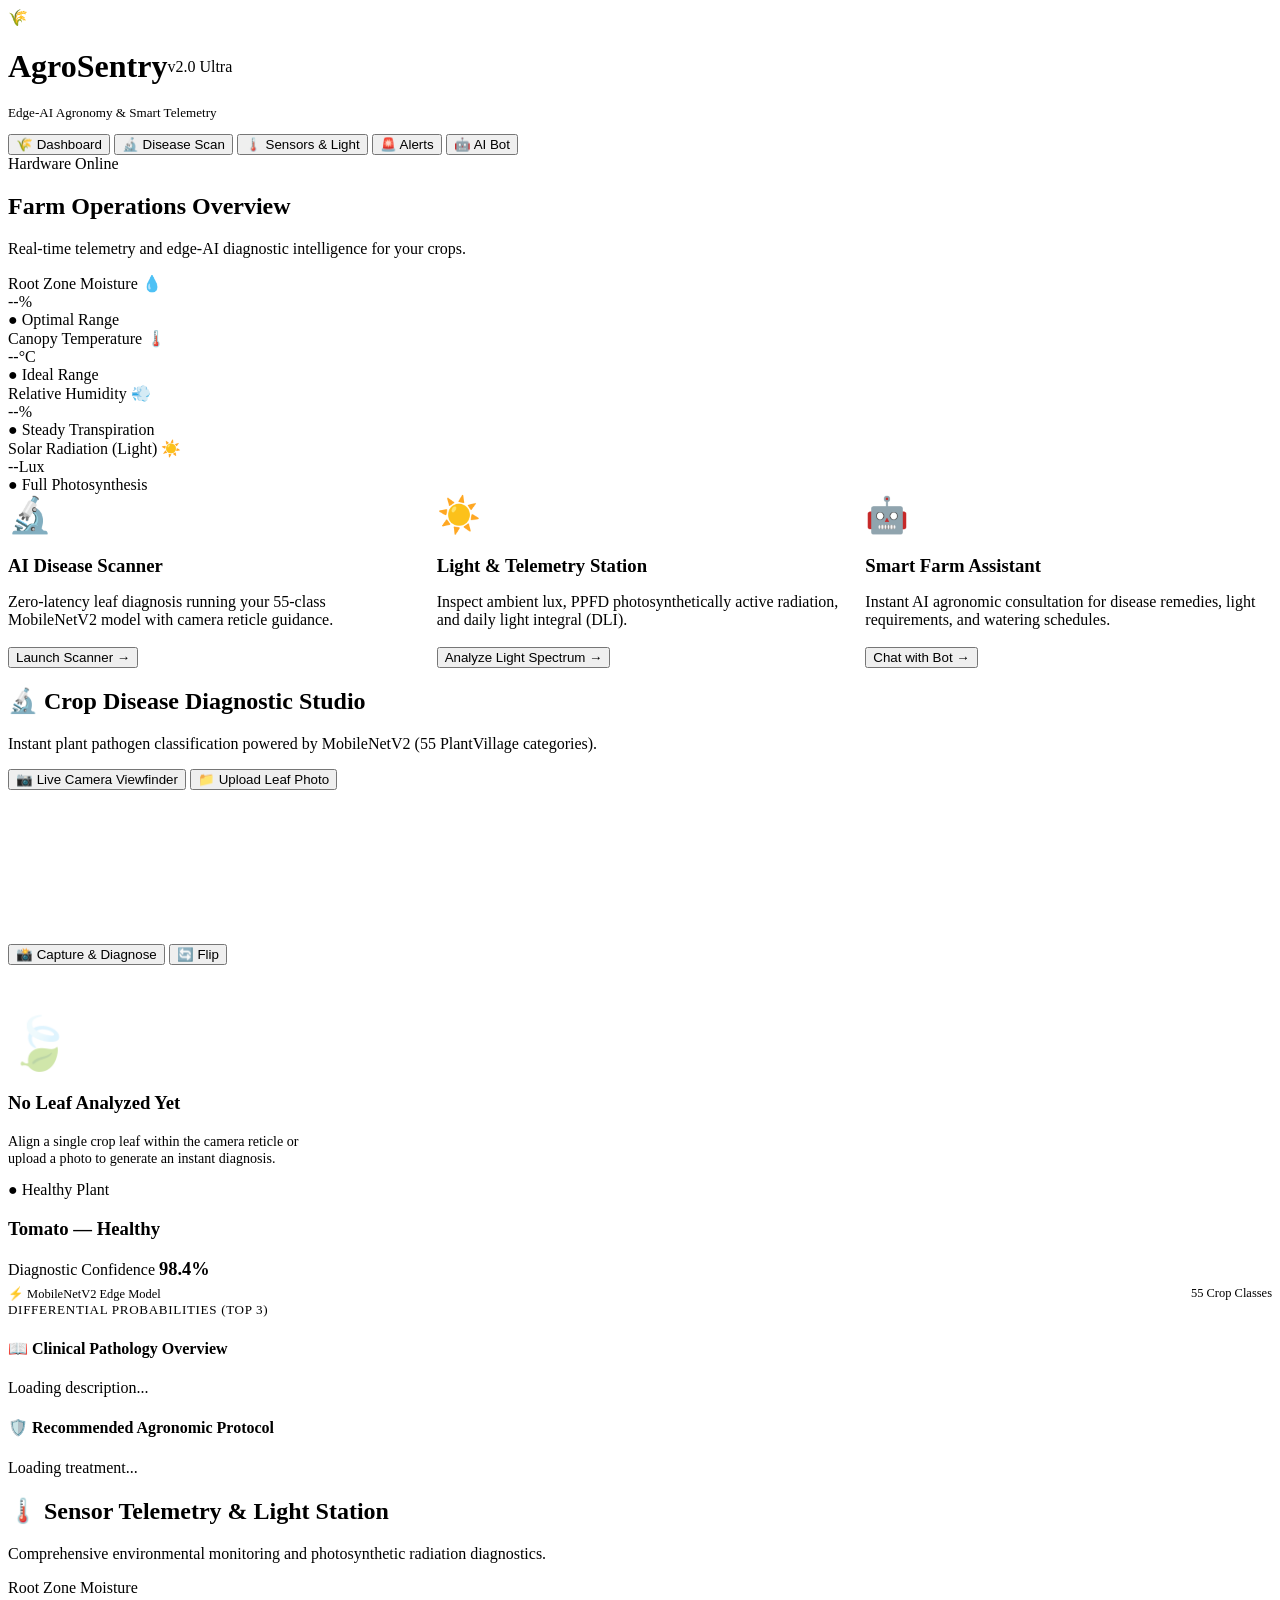
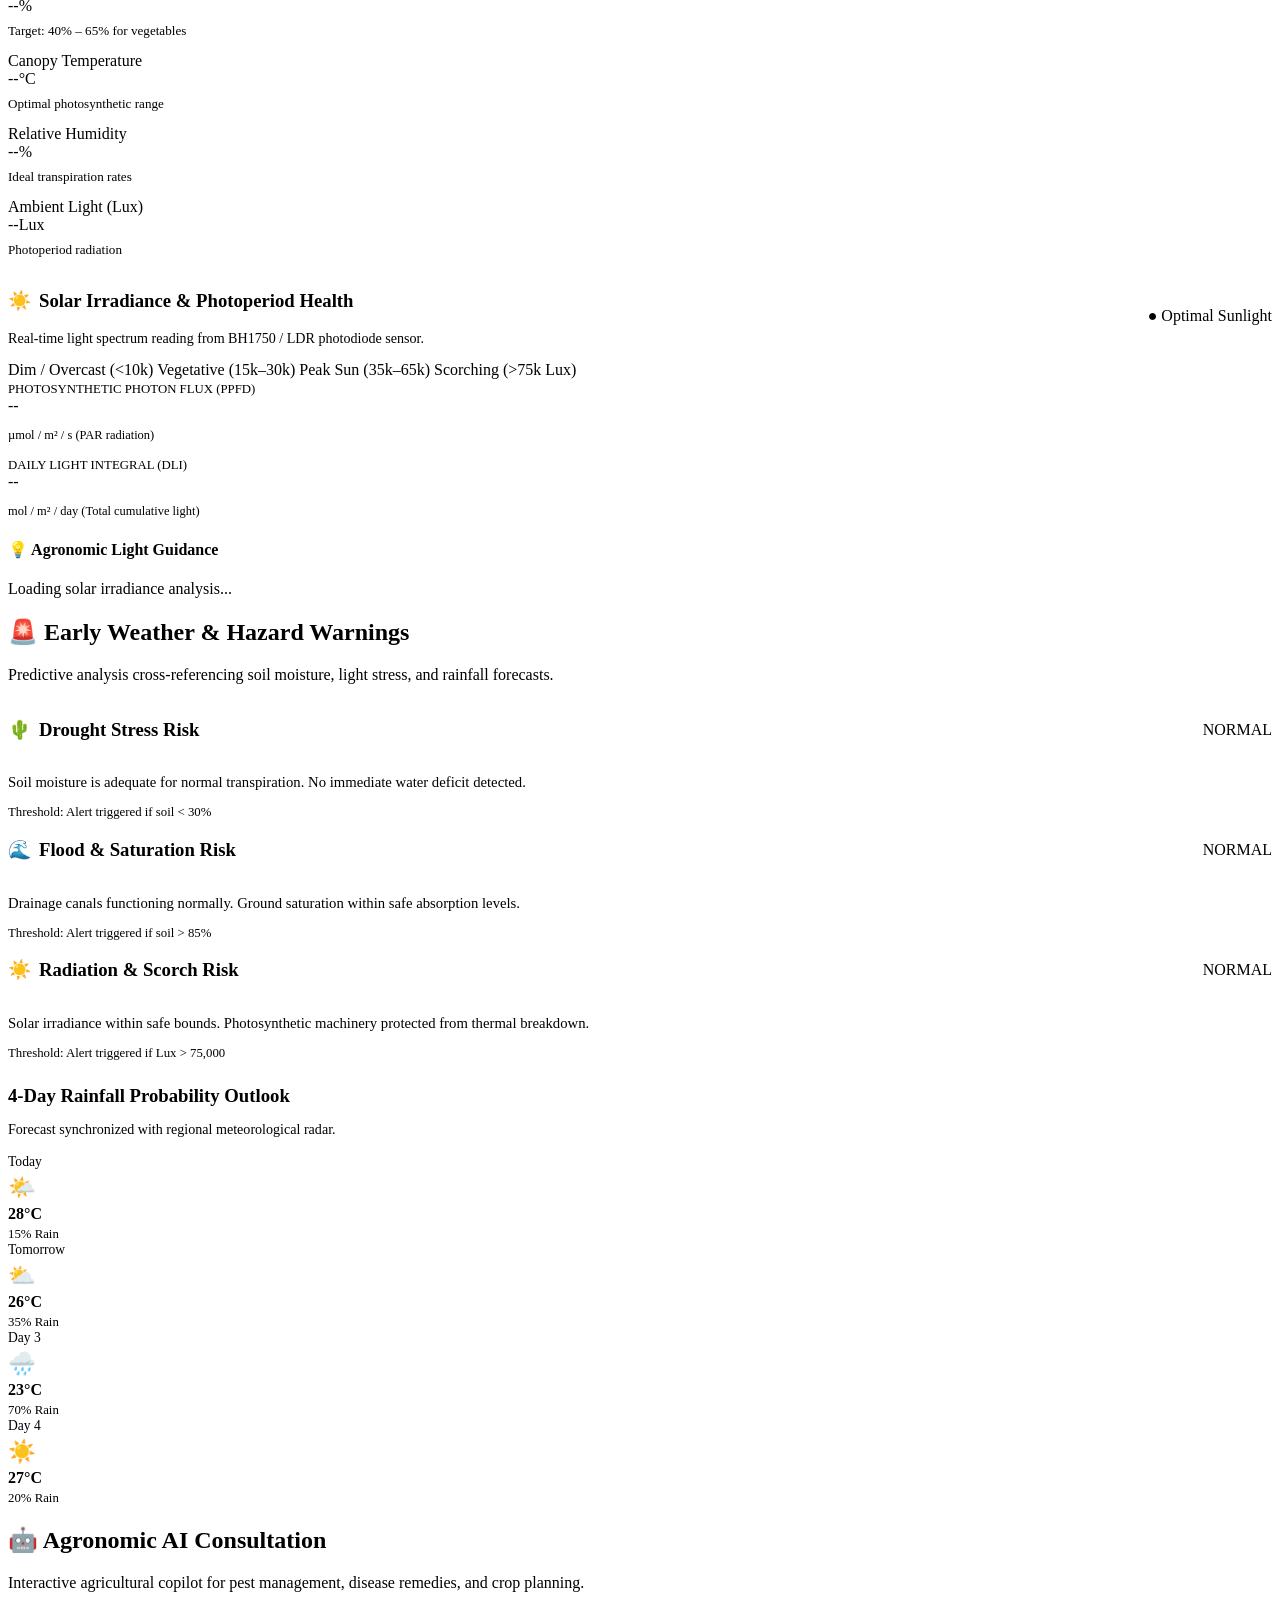
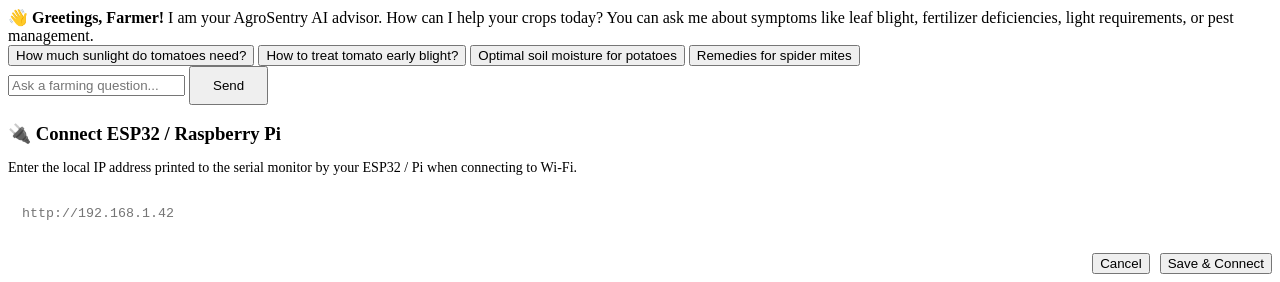
==== web/index.html @ ecbdae52 "Rename index.html to web/index.html" ====
<!DOCTYPE html>
<html lang="en">
<head>
  <meta charset="UTF-8">
  <meta name="viewport" content="width=device-width, initial-scale=1.0">
  <title>AgroSentry — Modern Smart Farm & Edge-AI Disease Studio</title>
  <link rel="stylesheet" href="/static/css/style.css">
  <link rel="icon" href="data:image/svg+xml,<svg xmlns=%22http://www.w3.org/2000/svg%22 viewBox=%220%22%20%22100%22%20%22100%22><text y=%22.9em%22 font-size=%2290%22>🌾</text></svg>">
</head>
<body>
  <div class="app-container">
    <!-- Top Header & Liquid Pill Navigation -->
    <header class="top-header">
      <div class="brand-wrapper">
        <div class="brand-icon">🌾</div>
        <div>
          <div style="display: flex; align-items: center;">
            <h1 class="brand-title">AgroSentry</h1>
            <span class="brand-badge">v2.0 Ultra</span>
          </div>
          <p style="font-size: 0.82rem; margin-top: -2px;">Edge-AI Agronomy & Smart Telemetry</p>
        </div>
      </div>

      <!-- Liquid Navigation Pill Bar -->
      <nav class="nav-pill-bar" id="navPillBar" aria-label="Main Navigation">
        <div class="nav-indicator" id="navIndicator"></div>
        <button class="nav-btn active" data-view="dashboard"><span>🌾</span> Dashboard</button>
        <button class="nav-btn" data-view="scanner"><span>🔬</span> Disease Scan</button>
        <button class="nav-btn" data-view="sensors"><span>🌡️</span> Sensors & Light</button>
        <button class="nav-btn" data-view="alerts"><span>🚨</span> Alerts</button>
        <button class="nav-btn" data-view="assistant"><span>🤖</span> AI Bot</button>
      </nav>

      <!-- Hardware Status Pill -->
      <div class="device-pill" id="deviceStatusPill" title="Click to configure ESP32 / Pi IP">
        <div class="status-dot" id="deviceDot"></div>
        <span id="deviceText">Hardware Online</span>
      </div>
    </header>

    <!-- ================= VIEW: DASHBOARD ================= -->
    <main id="view-dashboard" class="view-section active">
      <div class="section-header">
        <h2>Farm Operations Overview</h2>
        <p>Real-time telemetry and edge-AI diagnostic intelligence for your crops.</p>
      </div>

      <!-- Telemetry Strip (Now with Dedicated Light Sensor) -->
      <div class="metric-grid">
        <div class="metric-card">
          <div class="metric-header">
            <span class="metric-title">Root Zone Moisture</span>
            <span class="metric-icon">💧</span>
          </div>
          <div class="metric-value"><span id="valMoisture">--</span><span class="metric-unit">%</span></div>
          <div class="metric-badge badge-optimal" id="badgeMoisture">● Optimal Range</div>
        </div>

        <div class="metric-card">
          <div class="metric-header">
            <span class="metric-title">Canopy Temperature</span>
            <span class="metric-icon">🌡️</span>
          </div>
          <div class="metric-value"><span id="valTemp">--</span><span class="metric-unit">°C</span></div>
          <div class="metric-badge badge-optimal" id="badgeTemp">● Ideal Range</div>
        </div>

        <div class="metric-card">
          <div class="metric-header">
            <span class="metric-title">Relative Humidity</span>
            <span class="metric-icon">💨</span>
          </div>
          <div class="metric-value"><span id="valHumidity">--</span><span class="metric-unit">%</span></div>
          <div class="metric-badge badge-optimal">● Steady Transpiration</div>
        </div>

        <!-- Dedicated Solar Irradiance / Light Sensor Metric -->
        <div class="metric-card solar-card">
          <div class="metric-header">
            <span class="metric-title">Solar Radiation (Light)</span>
            <span class="metric-icon">☀️</span>
          </div>
          <div class="metric-value"><span id="valLight">--</span><span class="metric-unit">Lux</span></div>
          <div class="metric-badge badge-solar" id="badgeLight">● Full Photosynthesis</div>
        </div>
      </div>

      <!-- Fast Action Feature Panels -->
      <div style="display: grid; grid-template-columns: repeat(auto-fit, minmax(320px, 1fr)); gap: 22px;">
        <div class="glass-panel" style="cursor: pointer;" data-goto="scanner">
          <div style="font-size: 2.2rem; margin-bottom: 12px;">🔬</div>
          <h3 style="margin-bottom: 8px;">AI Disease Scanner</h3>
          <p style="margin-bottom: 18px;">Zero-latency leaf diagnosis running your 55-class MobileNetV2 model with camera reticle guidance.</p>
          <button class="btn btn-primary">Launch Scanner →</button>
        </div>

        <div class="glass-panel" style="cursor: pointer;" data-goto="sensors">
          <div style="font-size: 2.2rem; margin-bottom: 12px;">☀️</div>
          <h3 style="margin-bottom: 8px;">Light & Telemetry Station</h3>
          <p style="margin-bottom: 18px;">Inspect ambient lux, PPFD photosynthetically active radiation, and daily light integral (DLI).</p>
          <button class="btn btn-secondary">Analyze Light Spectrum →</button>
        </div>

        <div class="glass-panel" style="cursor: pointer;" data-goto="assistant">
          <div style="font-size: 2.2rem; margin-bottom: 12px;">🤖</div>
          <h3 style="margin-bottom: 8px;">Smart Farm Assistant</h3>
          <p style="margin-bottom: 18px;">Instant AI agronomic consultation for disease remedies, light requirements, and watering schedules.</p>
          <button class="btn btn-secondary">Chat with Bot →</button>
        </div>
      </div>
    </main>

    <!-- ================= VIEW: DISEASE SCANNER ================= -->
    <section id="view-scanner" class="view-section">
      <div class="section-header">
        <h2>🔬 Crop Disease Diagnostic Studio</h2>
        <p>Instant plant pathogen classification powered by MobileNetV2 (55 PlantVillage categories).</p>
      </div>

      <div class="scanner-container">
        <!-- Input Panel (Camera or Upload) -->
        <div class="glass-panel" style="position: relative;">
          <!-- Liquid Sub-Tabs -->
          <div class="sub-tabs" id="subTabsBar">
            <div class="sub-tab-indicator" id="subTabIndicator"></div>
            <button class="sub-tab-btn active" id="tabCameraBtn"><span>📷</span> Live Camera Viewfinder</button>
            <button class="sub-tab-btn" id="tabUploadBtn"><span>📁</span> Upload Leaf Photo</button>
          </div>

          <!-- Mode 1: WebRTC Live Camera -->
          <div id="cameraMode">
            <div class="camera-box">
              <video id="cameraVideo" playsinline autoplay muted></video>
              <div class="camera-overlay">
                <div class="reticle-frame">
                  <div class="scan-line"></div>
                </div>
              </div>
            </div>
            <div class="camera-controls">
              <button class="btn btn-primary" id="snapBtn" style="flex: 2;">
                <span>📸</span> Capture & Diagnose
              </button>
              <button class="btn btn-secondary" id="switchCamBtn" title="Flip Camera">
                <span>🔄</span> Flip
              </button>
            </div>
          </div>

          <!-- Mode 2: File Upload -->
          <div id="uploadMode" style="display: none;">
            <div class="drop-zone" id="dropZone">
              <span style="font-size: 3rem; margin-bottom: 12px; display: block;">🌱</span>
              <h4 style="margin-bottom: 6px;">Drag & Drop leaf photo here</h4>
              <p style="font-size: 0.88rem;">or click to browse JPG, PNG, WEBP files</p>
              <input type="file" id="fileInput" accept="image/*" style="display: none;">
            </div>

            <div class="preview-box" id="previewBox">
              <img id="previewImg" alt="Selected leaf preview">
            </div>

            <div class="camera-controls" style="margin-top: 16px;">
              <button class="btn btn-primary" id="analyzeUploadBtn" style="flex: 2;">
                <span>🔍</span> Analyze Leaf
              </button>
              <button class="btn btn-secondary" id="clearUploadBtn">
                <span>✕</span> Clear
              </button>
            </div>
          </div>

          <!-- Processing Spinner Overlay -->
          <div class="spinner-overlay" id="scannerSpinner">
            <div class="loader-ring"></div>
            <p id="spinnerText" style="color: #ffffff; font-weight: 600; font-size: 0.95rem;">Analyzing Leaf...</p>
          </div>
        </div>

        <!-- Output / Diagnosis Results Panel -->
        <div class="glass-panel" id="resultsPanel">
          <!-- Placeholder when no image analyzed -->
          <div class="result-placeholder" id="resultPlaceholder">
            <div style="font-size: 3.2rem; margin-bottom: 12px; opacity: 0.4;">🍃</div>
            <h3>No Leaf Analyzed Yet</h3>
            <p style="max-width: 320px; font-size: 0.88rem; margin-top: 8px;">
              Align a single crop leaf within the camera reticle or upload a photo to generate an instant diagnosis.
            </p>
          </div>

          <!-- Populated Results -->
          <div class="result-content" id="resultContent">
            <div id="resultBadge" class="result-badge badge-optimal">
              <span>●</span> Healthy Plant
            </div>

            <h3 class="result-title" id="resultTitle">Tomato — Healthy</h3>

            <!-- Confidence Meter -->
            <div class="confidence-container">
              <div class="confidence-header">
                <span style="font-weight: 500;">Diagnostic Confidence</span>
                <strong id="resultConfidence" style="font-family: 'Space Grotesk'; font-size: 1.15rem; color: var(--cyan);">98.4%</strong>
              </div>
              <div class="progress-track">
                <div class="progress-fill healthy" id="progressFill"></div>
              </div>
              <div style="display: flex; justify-content: space-between; font-size: 0.78rem; color: var(--text-lo); margin-top: 6px;">
                <span id="inferenceBadge">⚡ MobileNetV2 Edge Model</span>
                <span>55 Crop Classes</span>
              </div>
            </div>

            <!-- Differential Diagnoses Ranking -->
            <div class="ranking-list">
              <div style="font-size: 0.82rem; color: var(--text-lo); text-transform: uppercase; letter-spacing: 0.05em; margin-bottom: 8px;">
                Differential Probabilities (Top 3)
              </div>
              <div id="rankingContainer"></div>
            </div>

            <!-- Clinical Pathology Description -->
            <div class="advice-box" style="border-left-color: var(--cyan);">
              <h4><span>📖</span> Clinical Pathology Overview</h4>
              <p id="clinicalDescription">Loading description...</p>
            </div>

            <!-- Agronomic Treatment Plan -->
            <div class="advice-box" style="border-left-color: var(--green);">
              <h4><span>🛡️</span> Recommended Agronomic Protocol</h4>
              <p id="agronomicTreatment">Loading treatment...</p>
            </div>
          </div>
        </div>
      </div>
    </section>

    <!-- ================= VIEW: SENSORS & LIGHT ================= -->
    <section id="view-sensors" class="view-section">
      <div class="section-header">
        <h2>🌡️ Sensor Telemetry & Light Station</h2>
        <p>Comprehensive environmental monitoring and photosynthetic radiation diagnostics.</p>
      </div>

      <!-- Quick Metrics -->
      <div class="metric-grid">
        <div class="metric-card">
          <span class="metric-title">Root Zone Moisture</span>
          <div class="metric-value"><span id="sensorMoisture">--</span><span class="metric-unit">%</span></div>
          <p style="font-size: 0.82rem; margin-top: 8px;">Target: 40% – 65% for vegetables</p>
        </div>
        <div class="metric-card">
          <span class="metric-title">Canopy Temperature</span>
          <div class="metric-value"><span id="sensorTemp">--</span><span class="metric-unit">°C</span></div>
          <p style="font-size: 0.82rem; margin-top: 8px;">Optimal photosynthetic range</p>
        </div>
        <div class="metric-card">
          <span class="metric-title">Relative Humidity</span>
          <div class="metric-value"><span id="sensorHumidity">--</span><span class="metric-unit">%</span></div>
          <p style="font-size: 0.82rem; margin-top: 8px;">Ideal transpiration rates</p>
        </div>
        <div class="metric-card solar-card">
          <span class="metric-title">Ambient Light (Lux)</span>
          <div class="metric-value"><span id="sensorLight">--</span><span class="metric-unit">Lux</span></div>
          <p style="font-size: 0.82rem; margin-top: 8px;">Photoperiod radiation</p>
        </div>
      </div>

      <!-- Dedicated Light Sensor Station -->
      <div class="glass-panel" style="margin-top: 10px;">
        <div style="display: flex; justify-content: space-between; align-items: center; flex-wrap: wrap; gap: 12px;">
          <div>
            <h3 style="display: flex; align-items: center; gap: 8px;">
              <span>☀️</span> Solar Irradiance & Photoperiod Health
            </h3>
            <p style="font-size: 0.88rem; margin-top: 2px;">Real-time light spectrum reading from BH1750 / LDR photodiode sensor.</p>
          </div>
          <div class="metric-badge badge-solar" id="lightConditionBadge">● Optimal Sunlight</div>
        </div>

        <!-- Light Spectrum Bar with Live Needle -->
        <div class="spectrum-box">
          <div class="spectrum-track">
            <div class="spectrum-needle" id="spectrumNeedle" style="left: 55%;"></div>
          </div>
          <div class="spectrum-labels">
            <span>Dim / Overcast (&lt;10k)</span>
            <span>Vegetative (15k–30k)</span>
            <span>Peak Sun (35k–65k)</span>
            <span>Scorching (&gt;75k Lux)</span>
          </div>
        </div>

        <!-- Photon & DLI Breakdown -->
        <div class="photon-stats">
          <div class="photon-stat-card">
            <span style="font-size: 0.8rem; color: var(--text-lo); text-transform: uppercase;">Photosynthetic Photon Flux (PPFD)</span>
            <div class="photon-stat-val" id="valPPFD">--</div>
            <p style="font-size: 0.78rem;">µmol / m² / s (PAR radiation)</p>
          </div>
          <div class="photon-stat-card">
            <span style="font-size: 0.8rem; color: var(--text-lo); text-transform: uppercase;">Daily Light Integral (DLI)</span>
            <div class="photon-stat-val" id="valDLI">--</div>
            <p style="font-size: 0.78rem;">mol / m² / day (Total cumulative light)</p>
          </div>
        </div>

        <!-- Agronomic Light Advice -->
        <div class="advice-box" style="border-left-color: var(--solar); margin-top: 18px;">
          <h4><span>💡</span> Agronomic Light Guidance</h4>
          <p id="lightAdvice">Loading solar irradiance analysis...</p>
        </div>
      </div>
    </section>

    <!-- ================= VIEW: ALERTS ================= -->
    <section id="view-alerts" class="view-section">
      <div class="section-header">
        <h2>🚨 Early Weather & Hazard Warnings</h2>
        <p>Predictive analysis cross-referencing soil moisture, light stress, and rainfall forecasts.</p>
      </div>

      <div class="alert-grid">
        <!-- Drought Card -->
        <div class="alert-card normal" id="droughtCard">
          <div style="display: flex; justify-content: space-between; align-items: center; margin-bottom: 12px;">
            <h3 style="display: flex; align-items: center; gap: 8px;"><span>🌵</span> Drought Stress Risk</h3>
            <span class="metric-badge badge-optimal" id="droughtBadge">NORMAL</span>
          </div>
          <p id="droughtDesc" style="font-size: 0.92rem; margin-bottom: 14px;">
            Soil moisture is adequate for normal transpiration. No immediate water deficit detected.
          </p>
          <div style="font-size: 0.8rem; color: var(--text-lo);">Threshold: Alert triggered if soil &lt; 30%</div>
        </div>

        <!-- Flood Card -->
        <div class="alert-card normal" id="floodCard">
          <div style="display: flex; justify-content: space-between; align-items: center; margin-bottom: 12px;">
            <h3 style="display: flex; align-items: center; gap: 8px;"><span>🌊</span> Flood & Saturation Risk</h3>
            <span class="metric-badge badge-optimal" id="floodBadge">NORMAL</span>
          </div>
          <p id="floodDesc" style="font-size: 0.92rem; margin-bottom: 14px;">
            Drainage canals functioning normally. Ground saturation within safe absorption levels.
          </p>
          <div style="font-size: 0.8rem; color: var(--text-lo);">Threshold: Alert triggered if soil &gt; 85%</div>
        </div>

        <!-- Solar Heat & Leaf Scorch Risk -->
        <div class="alert-card normal" id="solarCard">
          <div style="display: flex; justify-content: space-between; align-items: center; margin-bottom: 12px;">
            <h3 style="display: flex; align-items: center; gap: 8px;"><span>☀️</span> Radiation & Scorch Risk</h3>
            <span class="metric-badge badge-optimal" id="solarBadge">NORMAL</span>
          </div>
          <p id="solarDesc" style="font-size: 0.92rem; margin-bottom: 14px;">
            Solar irradiance within safe bounds. Photosynthetic machinery protected from thermal breakdown.
          </p>
          <div style="font-size: 0.8rem; color: var(--text-lo);">Threshold: Alert triggered if Lux &gt; 75,000</div>
        </div>
      </div>

      <div class="glass-panel" style="margin-top: 24px;">
        <h3 style="margin-bottom: 8px;">4-Day Rainfall Probability Outlook</h3>
        <p style="font-size: 0.88rem; margin-bottom: 16px;">Forecast synchronized with regional meteorological radar.</p>
        
        <div class="forecast-strip">
          <div class="forecast-item">
            <div style="font-size: 0.85rem; color: var(--text-lo);">Today</div>
            <div style="font-size: 1.4rem; margin: 4px 0;">🌤️</div>
            <strong style="color: var(--text-hi);">28°C</strong>
            <div style="font-size: 0.8rem; color: var(--cyan); margin-top: 4px;">15% Rain</div>
          </div>
          <div class="forecast-item">
            <div style="font-size: 0.85rem; color: var(--text-lo);">Tomorrow</div>
            <div style="font-size: 1.4rem; margin: 4px 0;">⛅</div>
            <strong style="color: var(--text-hi);">26°C</strong>
            <div style="font-size: 0.8rem; color: var(--cyan); margin-top: 4px;">35% Rain</div>
          </div>
          <div class="forecast-item">
            <div style="font-size: 0.85rem; color: var(--text-lo);">Day 3</div>
            <div style="font-size: 1.4rem; margin: 4px 0;">🌧️</div>
            <strong style="color: var(--text-hi);">23°C</strong>
            <div style="font-size: 0.8rem; color: var(--rose); margin-top: 4px;">70% Rain</div>
          </div>
          <div class="forecast-item">
            <div style="font-size: 0.85rem; color: var(--text-lo);">Day 4</div>
            <div style="font-size: 1.4rem; margin: 4px 0;">☀️</div>
            <strong style="color: var(--text-hi);">27°C</strong>
            <div style="font-size: 0.8rem; color: var(--cyan); margin-top: 4px;">20% Rain</div>
          </div>
        </div>
      </div>
    </section>

    <!-- ================= VIEW: AI ASSISTANT ================= -->
    <section id="view-assistant" class="view-section">
      <div class="section-header">
        <h2>🤖 Agronomic AI Consultation</h2>
        <p>Interactive agricultural copilot for pest management, disease remedies, and crop planning.</p>
      </div>

      <div class="glass-panel" style="padding: 0; overflow: hidden;">
        <div class="chat-window">
          <div class="chat-messages" id="chatMessages">
            <div class="chat-bubble bot">
              👋 <strong>Greetings, Farmer!</strong> I am your AgroSentry AI advisor. How can I help your crops today? 
              You can ask me about symptoms like leaf blight, fertilizer deficiencies, light requirements, or pest management.
            </div>
          </div>

          <!-- Quick Suggestion Chips -->
          <div class="chat-chips">
            <button class="chat-chip">How much sunlight do tomatoes need?</button>
            <button class="chat-chip">How to treat tomato early blight?</button>
            <button class="chat-chip">Optimal soil moisture for potatoes</button>
            <button class="chat-chip">Remedies for spider mites</button>
          </div>

          <!-- Input Bar -->
          <div class="chat-input-bar">
            <input type="text" class="chat-input" id="chatInput" placeholder="Ask a farming question..." autocomplete="off">
            <button class="btn btn-primary" id="sendChatBtn" style="padding: 10px 22px;">Send</button>
          </div>
        </div>
      </div>
    </section>
  </div>

  <!-- Hardware Modal -->
  <div class="modal-backdrop" id="deviceModal">
    <div class="modal-card">
      <h3 style="margin-bottom: 8px;">🔌 Connect ESP32 / Raspberry Pi</h3>
      <p style="font-size: 0.88rem; margin-bottom: 18px;">
        Enter the local IP address printed to the serial monitor by your ESP32 / Pi when connecting to Wi-Fi.
      </p>
      <input type="text" id="deviceIpInput" placeholder="http://192.168.1.42" style="width: 100%; background: rgba(255,255,255,0.06); border: 1px solid var(--border); border-radius: var(--radius-sm); padding: 12px 14px; color: #fff; font-family: monospace; margin-bottom: 20px; outline: none;">
      <div style="display: flex; justify-content: flex-end; gap: 10px;">
        <button class="btn btn-secondary" id="closeDeviceBtn">Cancel</button>
        <button class="btn btn-primary" id="saveDeviceBtn">Save & Connect</button>
      </div>
    </div>
  </div>

  <!-- Hidden canvas for client-side camera image capture -->
  <canvas id="snapshotCanvas" style="display: none;"></canvas>

  <script src="/static/js/camera.js"></script>
  <script src="/static/js/app.js"></script>
</body>
</html>
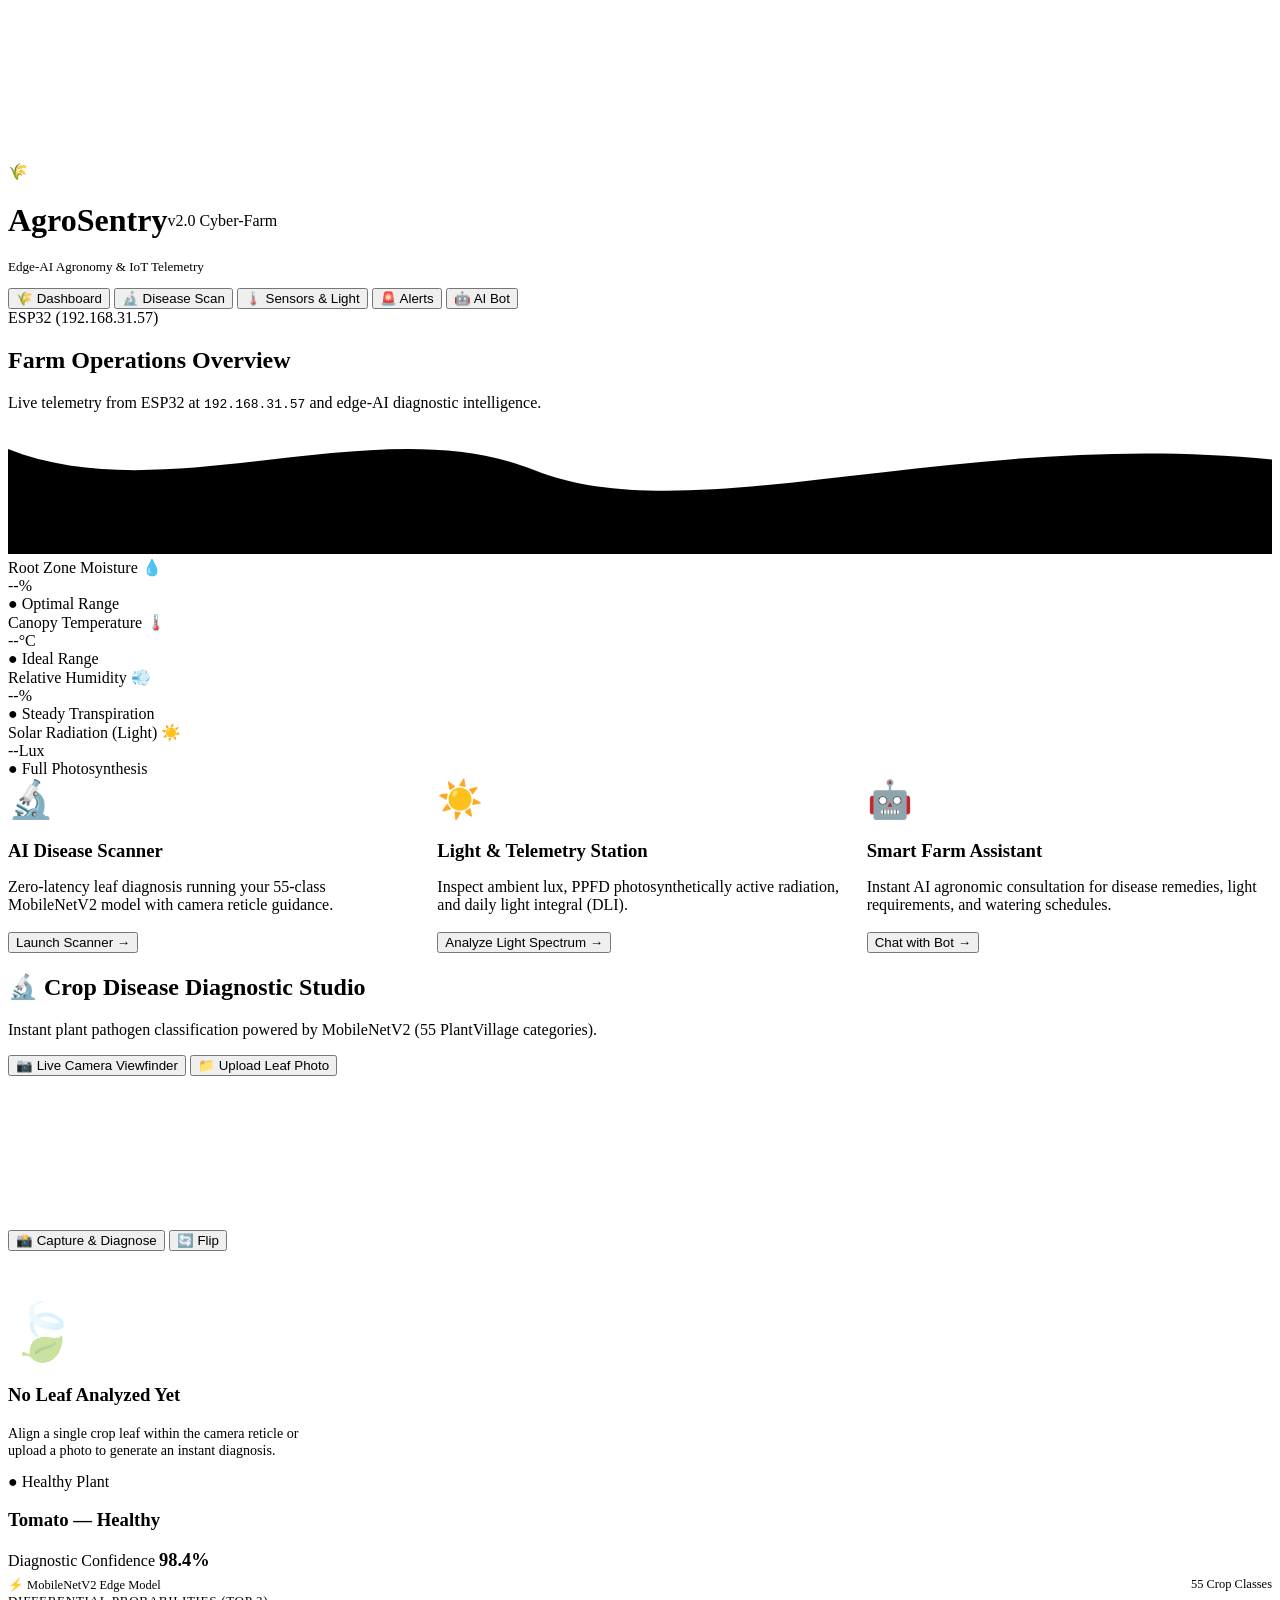
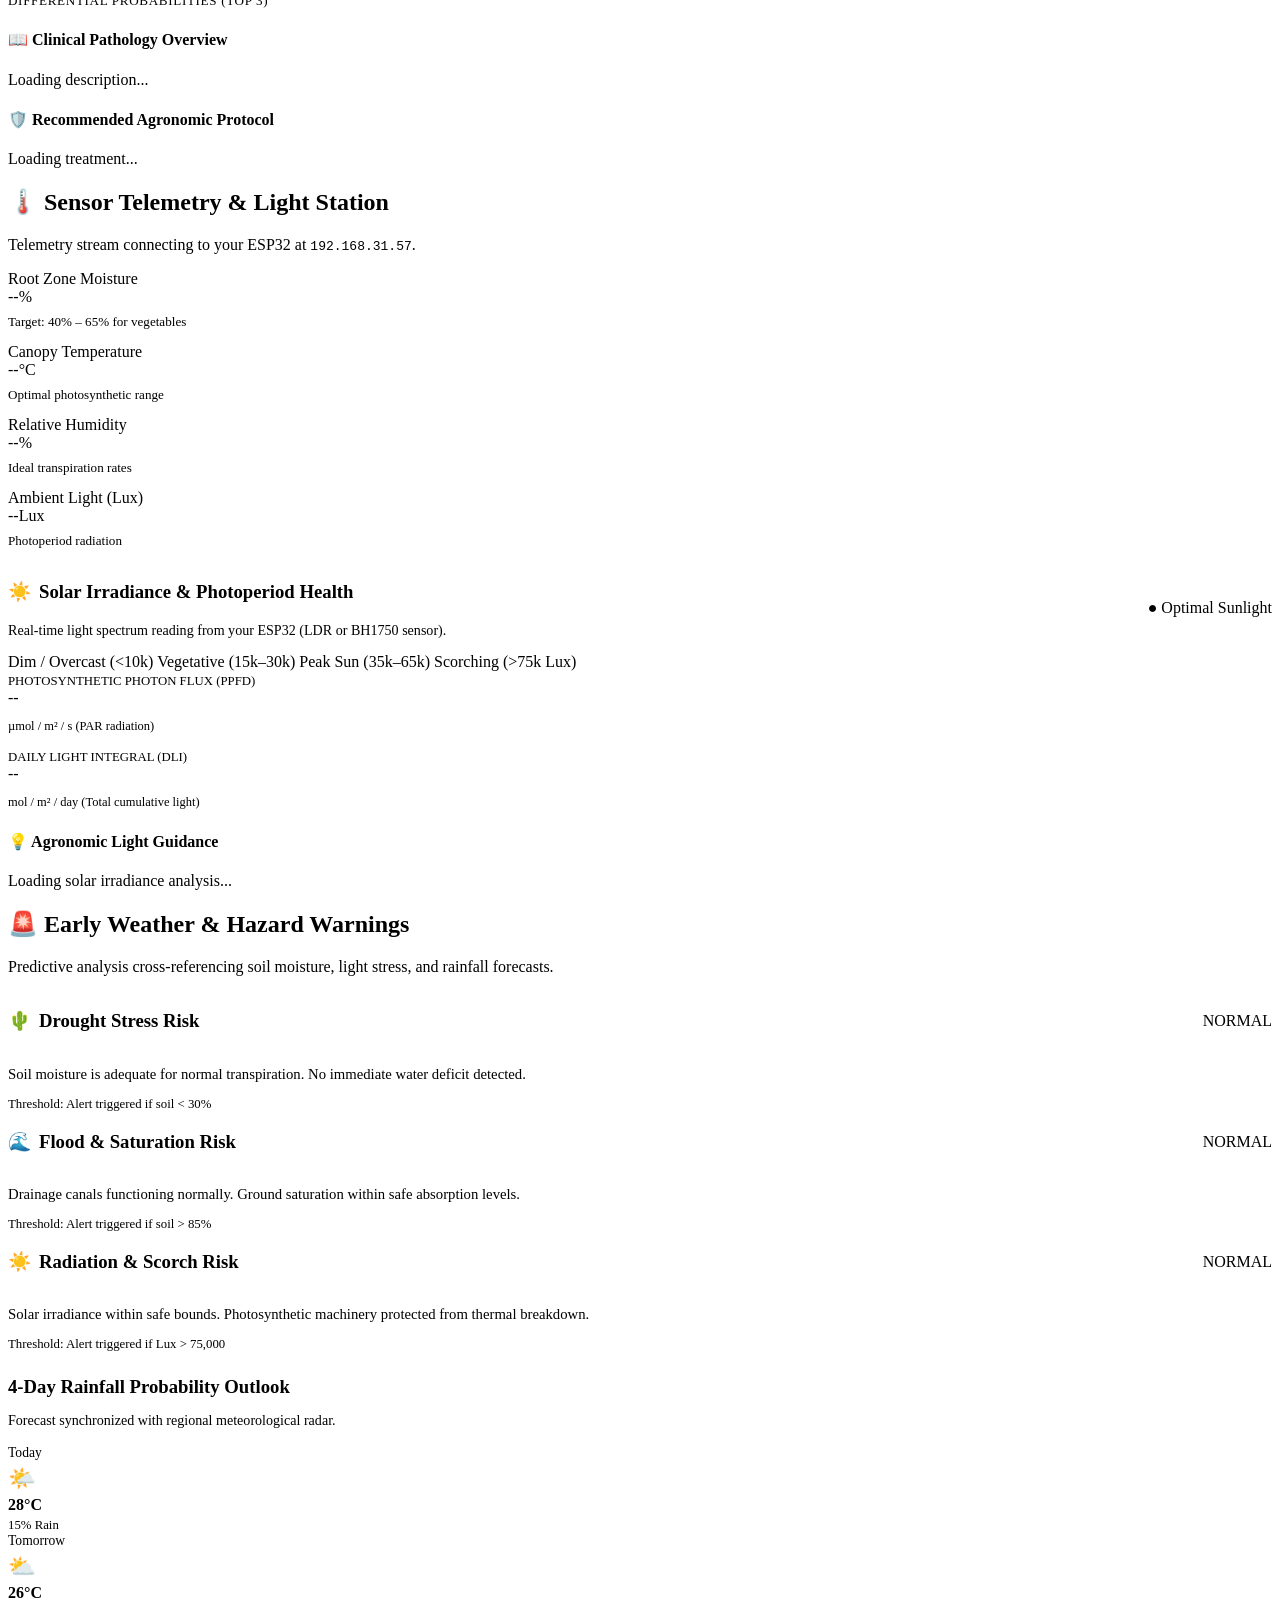
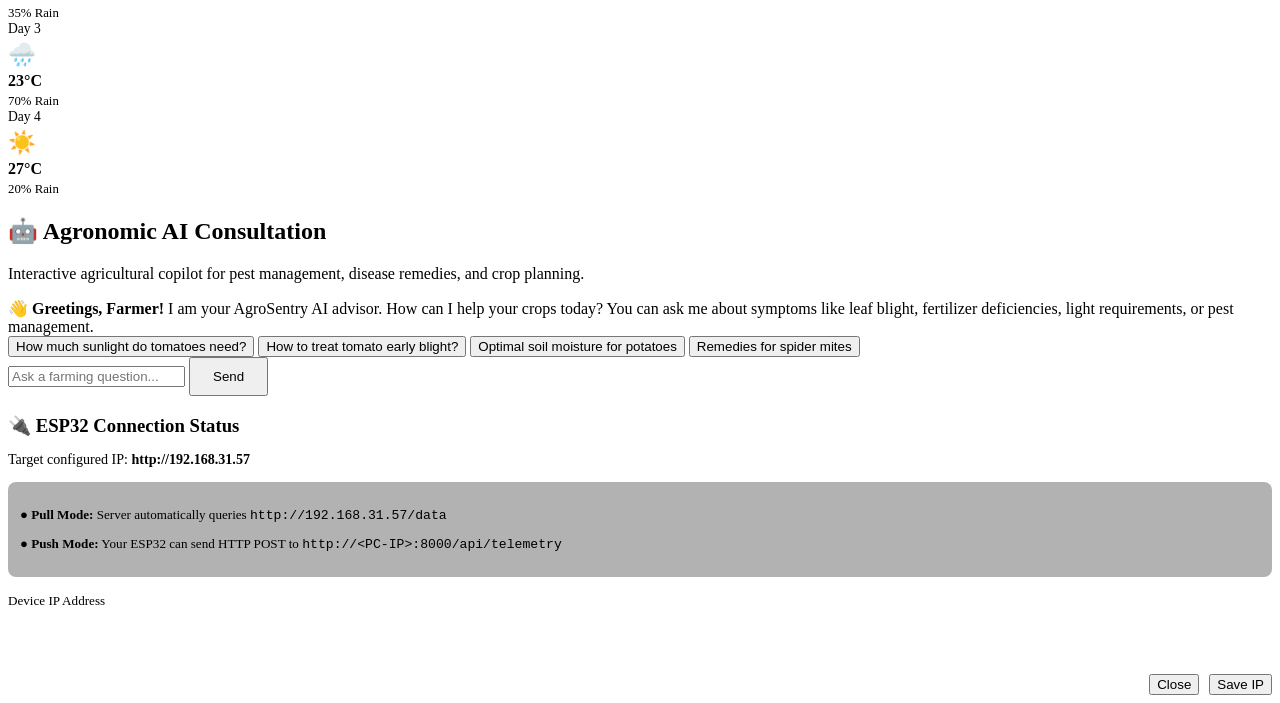
==== commit 19c297e2: "Add files via upload" ====
--- a/web/index.html
+++ b/web/index.html
@@ -3,11 +3,14 @@
 <head>
   <meta charset="UTF-8">
   <meta name="viewport" content="width=device-width, initial-scale=1.0">
-  <title>AgroSentry — Modern Smart Farm & Edge-AI Disease Studio</title>
+  <title>AgroSentry — Edge-AI Smart Farm & Disease Detection Platform</title>
   <link rel="stylesheet" href="/static/css/style.css">
   <link rel="icon" href="data:image/svg+xml,<svg xmlns=%22http://www.w3.org/2000/svg%22 viewBox=%220%22%20%22100%22%20%22100%22><text y=%22.9em%22 font-size=%2290%22>🌾</text></svg>">
 </head>
 <body>
+  <!-- Interactive Bioluminescent Background Particle Canvas -->
+  <canvas id="bgCanvas"></canvas>
+
   <div class="app-container">
     <!-- Top Header & Liquid Pill Navigation -->
     <header class="top-header">
@@ -16,9 +19,9 @@
         <div>
           <div style="display: flex; align-items: center;">
             <h1 class="brand-title">AgroSentry</h1>
-            <span class="brand-badge">v2.0 Ultra</span>
-          </div>
-          <p style="font-size: 0.82rem; margin-top: -2px;">Edge-AI Agronomy & Smart Telemetry</p>
+            <span class="brand-badge">v2.0 Cyber-Farm</span>
+          </div>
+          <p style="font-size: 0.82rem; margin-top: -2px;">Edge-AI Agronomy & IoT Telemetry</p>
         </div>
       </div>
 
@@ -32,10 +35,13 @@
         <button class="nav-btn" data-view="assistant"><span>🤖</span> AI Bot</button>
       </nav>
 
-      <!-- Hardware Status Pill -->
-      <div class="device-pill" id="deviceStatusPill" title="Click to configure ESP32 / Pi IP">
-        <div class="status-dot" id="deviceDot"></div>
-        <span id="deviceText">Hardware Online</span>
+      <!-- Hardware Status Pill with Live Sonar Ping -->
+      <div class="device-pill" id="deviceStatusPill" title="Click to view ESP32 (192.168.31.57) connection options">
+        <div class="status-dot-wrapper">
+          <div class="sonar-ring" id="sonarRing"></div>
+          <div class="status-dot" id="deviceDot"></div>
+        </div>
+        <span id="deviceText">ESP32 (192.168.31.57)</span>
       </div>
     </header>
 
@@ -43,12 +49,24 @@
     <main id="view-dashboard" class="view-section active">
       <div class="section-header">
         <h2>Farm Operations Overview</h2>
-        <p>Real-time telemetry and edge-AI diagnostic intelligence for your crops.</p>
-      </div>
-
-      <!-- Telemetry Strip (Now with Dedicated Light Sensor) -->
+        <p>Live telemetry from ESP32 at <code>192.168.31.57</code> and edge-AI diagnostic intelligence.</p>
+      </div>
+
+      <!-- Telemetry Strip (with Liquid Wave & Solar Flare animations) -->
       <div class="metric-grid">
-        <div class="metric-card">
+        <!-- Metric 1: Soil Moisture with Liquid Undulating Wave -->
+        <div class="metric-card" id="cardMoisture">
+          <div class="wave-canvas-bg" id="moistureWaveBox" style="height: 48%;">
+            <svg class="wave-svg" viewBox="0 0 1200 120" preserveAspectRatio="none">
+              <defs>
+                <linearGradient id="waveGradient" x1="0%" y1="0%" x2="0%" y2="100%">
+                  <stop offset="0%" stop-color="rgba(34, 211, 238, 0.4)" />
+                  <stop offset="100%" stop-color="rgba(139, 92, 246, 0.85)" />
+                </linearGradient>
+              </defs>
+              <path d="M0,20 C150,80 350,-20 500,40 C650,100 900,0 1200,30 L1200,120 L0,120 Z"></path>
+            </svg>
+          </div>
           <div class="metric-header">
             <span class="metric-title">Root Zone Moisture</span>
             <span class="metric-icon">💧</span>
@@ -57,7 +75,8 @@
           <div class="metric-badge badge-optimal" id="badgeMoisture">● Optimal Range</div>
         </div>
 
-        <div class="metric-card">
+        <!-- Metric 2: Ambient Temperature -->
+        <div class="metric-card" id="cardTemp">
           <div class="metric-header">
             <span class="metric-title">Canopy Temperature</span>
             <span class="metric-icon">🌡️</span>
@@ -66,7 +85,8 @@
           <div class="metric-badge badge-optimal" id="badgeTemp">● Ideal Range</div>
         </div>
 
-        <div class="metric-card">
+        <!-- Metric 3: Relative Humidity -->
+        <div class="metric-card" id="cardHumidity">
           <div class="metric-header">
             <span class="metric-title">Relative Humidity</span>
             <span class="metric-icon">💨</span>
@@ -75,8 +95,10 @@
           <div class="metric-badge badge-optimal">● Steady Transpiration</div>
         </div>
 
-        <!-- Dedicated Solar Irradiance / Light Sensor Metric -->
-        <div class="metric-card solar-card">
+        <!-- Metric 4: Dedicated Light Sensor with Rotating Solar Rays & Pulsing Corona -->
+        <div class="metric-card solar-card" id="cardLight">
+          <div class="solar-flare-bg"></div>
+          <div class="solar-rays"></div>
           <div class="metric-header">
             <span class="metric-title">Solar Radiation (Light)</span>
             <span class="metric-icon">☀️</span>
@@ -86,24 +108,24 @@
         </div>
       </div>
 
-      <!-- Fast Action Feature Panels -->
-      <div style="display: grid; grid-template-columns: repeat(auto-fit, minmax(320px, 1fr)); gap: 22px;">
+      <!-- Fast Action Feature Panels with 3D Tilt Effect -->
+      <div style="display: grid; grid-template-columns: repeat(auto-fit, minmax(320px, 1fr)); gap: 24px;">
         <div class="glass-panel" style="cursor: pointer;" data-goto="scanner">
-          <div style="font-size: 2.2rem; margin-bottom: 12px;">🔬</div>
+          <div style="font-size: 2.3rem; margin-bottom: 12px;">🔬</div>
           <h3 style="margin-bottom: 8px;">AI Disease Scanner</h3>
           <p style="margin-bottom: 18px;">Zero-latency leaf diagnosis running your 55-class MobileNetV2 model with camera reticle guidance.</p>
           <button class="btn btn-primary">Launch Scanner →</button>
         </div>
 
         <div class="glass-panel" style="cursor: pointer;" data-goto="sensors">
-          <div style="font-size: 2.2rem; margin-bottom: 12px;">☀️</div>
+          <div style="font-size: 2.3rem; margin-bottom: 12px;">☀️</div>
           <h3 style="margin-bottom: 8px;">Light & Telemetry Station</h3>
           <p style="margin-bottom: 18px;">Inspect ambient lux, PPFD photosynthetically active radiation, and daily light integral (DLI).</p>
           <button class="btn btn-secondary">Analyze Light Spectrum →</button>
         </div>
 
         <div class="glass-panel" style="cursor: pointer;" data-goto="assistant">
-          <div style="font-size: 2.2rem; margin-bottom: 12px;">🤖</div>
+          <div style="font-size: 2.3rem; margin-bottom: 12px;">🤖</div>
           <h3 style="margin-bottom: 8px;">Smart Farm Assistant</h3>
           <p style="margin-bottom: 18px;">Instant AI agronomic consultation for disease remedies, light requirements, and watering schedules.</p>
           <button class="btn btn-secondary">Chat with Bot →</button>
@@ -128,7 +150,7 @@
             <button class="sub-tab-btn" id="tabUploadBtn"><span>📁</span> Upload Leaf Photo</button>
           </div>
 
-          <!-- Mode 1: WebRTC Live Camera -->
+          <!-- Mode 1: WebRTC Live Camera with Cyber Reticle -->
           <div id="cameraMode">
             <div class="camera-box">
               <video id="cameraVideo" playsinline autoplay muted></video>
@@ -151,7 +173,7 @@
           <!-- Mode 2: File Upload -->
           <div id="uploadMode" style="display: none;">
             <div class="drop-zone" id="dropZone">
-              <span style="font-size: 3rem; margin-bottom: 12px; display: block;">🌱</span>
+              <span style="font-size: 3.2rem; margin-bottom: 12px; display: block;">🌱</span>
               <h4 style="margin-bottom: 6px;">Drag & Drop leaf photo here</h4>
               <p style="font-size: 0.88rem;">or click to browse JPG, PNG, WEBP files</p>
               <input type="file" id="fileInput" accept="image/*" style="display: none;">
@@ -161,7 +183,7 @@
               <img id="previewImg" alt="Selected leaf preview">
             </div>
 
-            <div class="camera-controls" style="margin-top: 16px;">
+            <div class="camera-controls" style="margin-top: 18px;">
               <button class="btn btn-primary" id="analyzeUploadBtn" style="flex: 2;">
                 <span>🔍</span> Analyze Leaf
               </button>
@@ -180,9 +202,8 @@
 
         <!-- Output / Diagnosis Results Panel -->
         <div class="glass-panel" id="resultsPanel">
-          <!-- Placeholder when no image analyzed -->
           <div class="result-placeholder" id="resultPlaceholder">
-            <div style="font-size: 3.2rem; margin-bottom: 12px; opacity: 0.4;">🍃</div>
+            <div style="font-size: 3.5rem; margin-bottom: 12px; opacity: 0.45;">🍃</div>
             <h3>No Leaf Analyzed Yet</h3>
             <p style="max-width: 320px; font-size: 0.88rem; margin-top: 8px;">
               Align a single crop leaf within the camera reticle or upload a photo to generate an instant diagnosis.
@@ -240,7 +261,7 @@
     <section id="view-sensors" class="view-section">
       <div class="section-header">
         <h2>🌡️ Sensor Telemetry & Light Station</h2>
-        <p>Comprehensive environmental monitoring and photosynthetic radiation diagnostics.</p>
+        <p>Telemetry stream connecting to your ESP32 at <code>192.168.31.57</code>.</p>
       </div>
 
       <!-- Quick Metrics -->
@@ -274,12 +295,12 @@
             <h3 style="display: flex; align-items: center; gap: 8px;">
               <span>☀️</span> Solar Irradiance & Photoperiod Health
             </h3>
-            <p style="font-size: 0.88rem; margin-top: 2px;">Real-time light spectrum reading from BH1750 / LDR photodiode sensor.</p>
+            <p style="font-size: 0.88rem; margin-top: 2px;">Real-time light spectrum reading from your ESP32 (LDR or BH1750 sensor).</p>
           </div>
           <div class="metric-badge badge-solar" id="lightConditionBadge">● Optimal Sunlight</div>
         </div>
 
-        <!-- Light Spectrum Bar with Live Needle -->
+        <!-- Light Spectrum Bar with Live Moving Needle -->
         <div class="spectrum-box">
           <div class="spectrum-track">
             <div class="spectrum-needle" id="spectrumNeedle" style="left: 55%;"></div>
@@ -306,8 +327,8 @@
           </div>
         </div>
 
-        <!-- Agronomic Light Advice -->
-        <div class="advice-box" style="border-left-color: var(--solar); margin-top: 18px;">
+        <!-- Agronomic Light Guidance -->
+        <div class="advice-box" style="border-left-color: var(--solar); margin-top: 20px;">
           <h4><span>💡</span> Agronomic Light Guidance</h4>
           <p id="lightAdvice">Loading solar irradiance analysis...</p>
         </div>
@@ -408,7 +429,6 @@
             </div>
           </div>
 
-          <!-- Quick Suggestion Chips -->
           <div class="chat-chips">
             <button class="chat-chip">How much sunlight do tomatoes need?</button>
             <button class="chat-chip">How to treat tomato early blight?</button>
@@ -416,7 +436,6 @@
             <button class="chat-chip">Remedies for spider mites</button>
           </div>
 
-          <!-- Input Bar -->
           <div class="chat-input-bar">
             <input type="text" class="chat-input" id="chatInput" placeholder="Ask a farming question..." autocomplete="off">
             <button class="btn btn-primary" id="sendChatBtn" style="padding: 10px 22px;">Send</button>
@@ -429,19 +448,23 @@
   <!-- Hardware Modal -->
   <div class="modal-backdrop" id="deviceModal">
     <div class="modal-card">
-      <h3 style="margin-bottom: 8px;">🔌 Connect ESP32 / Raspberry Pi</h3>
-      <p style="font-size: 0.88rem; margin-bottom: 18px;">
-        Enter the local IP address printed to the serial monitor by your ESP32 / Pi when connecting to Wi-Fi.
+      <h3 style="margin-bottom: 8px;">🔌 ESP32 Connection Status</h3>
+      <p style="font-size: 0.88rem; margin-bottom: 14px;">
+        Target configured IP: <strong style="color: var(--cyan);">http://192.168.31.57</strong>
       </p>
-      <input type="text" id="deviceIpInput" placeholder="http://192.168.1.42" style="width: 100%; background: rgba(255,255,255,0.06); border: 1px solid var(--border); border-radius: var(--radius-sm); padding: 12px 14px; color: #fff; font-family: monospace; margin-bottom: 20px; outline: none;">
+      <div style="background: rgba(0,0,0,0.3); padding: 12px; border-radius: 8px; border: 1px solid var(--border); font-size: 0.82rem; margin-bottom: 16px;">
+        <p style="color: var(--green); margin-bottom: 4px;">● <strong>Pull Mode:</strong> Server automatically queries <code>http://192.168.31.57/data</code></p>
+        <p style="color: var(--cyan);">● <strong>Push Mode:</strong> Your ESP32 can send HTTP POST to <code>http://&lt;PC-IP&gt;:8000/api/telemetry</code></p>
+      </div>
+      <label style="font-size: 0.82rem; color: var(--text-lo); display: block; margin-bottom: 6px;">Device IP Address</label>
+      <input type="text" id="deviceIpInput" value="http://192.168.31.57" placeholder="http://192.168.31.57" style="width: 100%; background: rgba(255,255,255,0.06); border: 1px solid var(--border); border-radius: var(--radius-sm); padding: 12px 14px; color: #fff; font-family: monospace; margin-bottom: 20px; outline: none;">
       <div style="display: flex; justify-content: flex-end; gap: 10px;">
-        <button class="btn btn-secondary" id="closeDeviceBtn">Cancel</button>
-        <button class="btn btn-primary" id="saveDeviceBtn">Save & Connect</button>
+        <button class="btn btn-secondary" id="closeDeviceBtn">Close</button>
+        <button class="btn btn-primary" id="saveDeviceBtn">Save IP</button>
       </div>
     </div>
   </div>
 
-  <!-- Hidden canvas for client-side camera image capture -->
   <canvas id="snapshotCanvas" style="display: none;"></canvas>
 
   <script src="/static/js/camera.js"></script>
